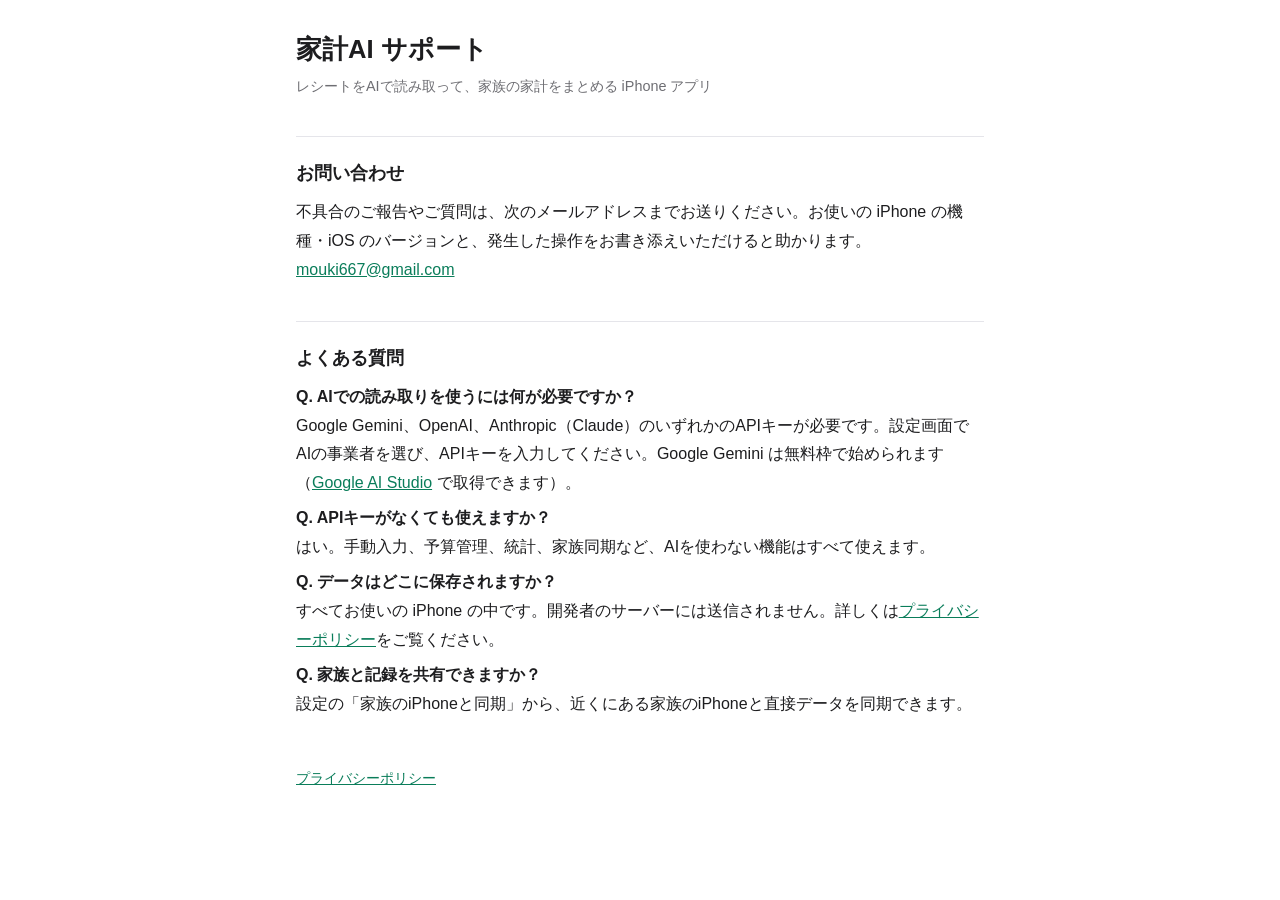
==== index.html @ 3ba8b87e "家計AI のサポートページとプライバシーポリシー 元ファイルは AI-Receipt リポジトリの docs/site にある" ====
<!DOCTYPE html>
<html lang="ja">
<head>
<meta charset="utf-8">
<meta name="viewport" content="width=device-width, initial-scale=1">
<title>家計AI サポート</title>
<link rel="stylesheet" href="style.css">
</head>
<body>
<main>
<h1>家計AI サポート</h1>
<p class="meta">レシートをAIで読み取って、家族の家計をまとめる iPhone アプリ</p>

<h2>お問い合わせ</h2>
<p>不具合のご報告やご質問は、次のメールアドレスまでお送りください。お使いの iPhone の機種・iOS のバージョンと、発生した操作をお書き添えいただけると助かります。<br><a href="mailto:mouki667@gmail.com">mouki667@gmail.com</a></p>

<h2>よくある質問</h2>
<p><strong>Q. AIでの読み取りを使うには何が必要ですか？</strong><br>
Google Gemini、OpenAI、Anthropic（Claude）のいずれかのAPIキーが必要です。設定画面でAIの事業者を選び、APIキーを入力してください。Google Gemini は無料枠で始められます（<a href="https://aistudio.google.com/apikey">Google AI Studio</a> で取得できます）。</p>
<p><strong>Q. APIキーがなくても使えますか？</strong><br>
はい。手動入力、予算管理、統計、家族同期など、AIを使わない機能はすべて使えます。</p>
<p><strong>Q. データはどこに保存されますか？</strong><br>
すべてお使いの iPhone の中です。開発者のサーバーには送信されません。詳しくは<a href="privacy.html">プライバシーポリシー</a>をご覧ください。</p>
<p><strong>Q. 家族と記録を共有できますか？</strong><br>
設定の「家族のiPhoneと同期」から、近くにある家族のiPhoneと直接データを同期できます。</p>

<footer><a href="privacy.html">プライバシーポリシー</a></footer>
</main>
</body>
</html>
---- style.css ----
:root { --fg:#1d1d1f; --muted:#6e6e73; --bg:#fff; --line:#e5e5ea; --accent:#0a7d5a; }
@media (prefers-color-scheme: dark) { :root { --fg:#f5f5f7; --muted:#a1a1a6; --bg:#111; --line:#2c2c2e; --accent:#3ccf9a; } }
* { box-sizing: border-box; }
body { margin:0; background:var(--bg); color:var(--fg); font:16px/1.8 -apple-system, "Hiragino Sans", "Noto Sans JP", sans-serif; }
main { max-width: 720px; margin: 0 auto; padding: 32px 16px 64px; }
h1 { font-size: 1.6rem; line-height:1.4; margin: 0 0 4px; }
h2 { font-size: 1.15rem; margin: 2em 0 .5em; padding-top: 1em; border-top: 1px solid var(--line); }
p, li { margin: .4em 0; }
.meta { color: var(--muted); font-size: .9rem; }
a { color: var(--accent); }
table { width:100%; border-collapse: collapse; font-size:.95rem; }
th, td { text-align:left; vertical-align: top; padding:8px 6px; border-bottom:1px solid var(--line); }
footer { margin-top: 48px; color: var(--muted); font-size: .85rem; }
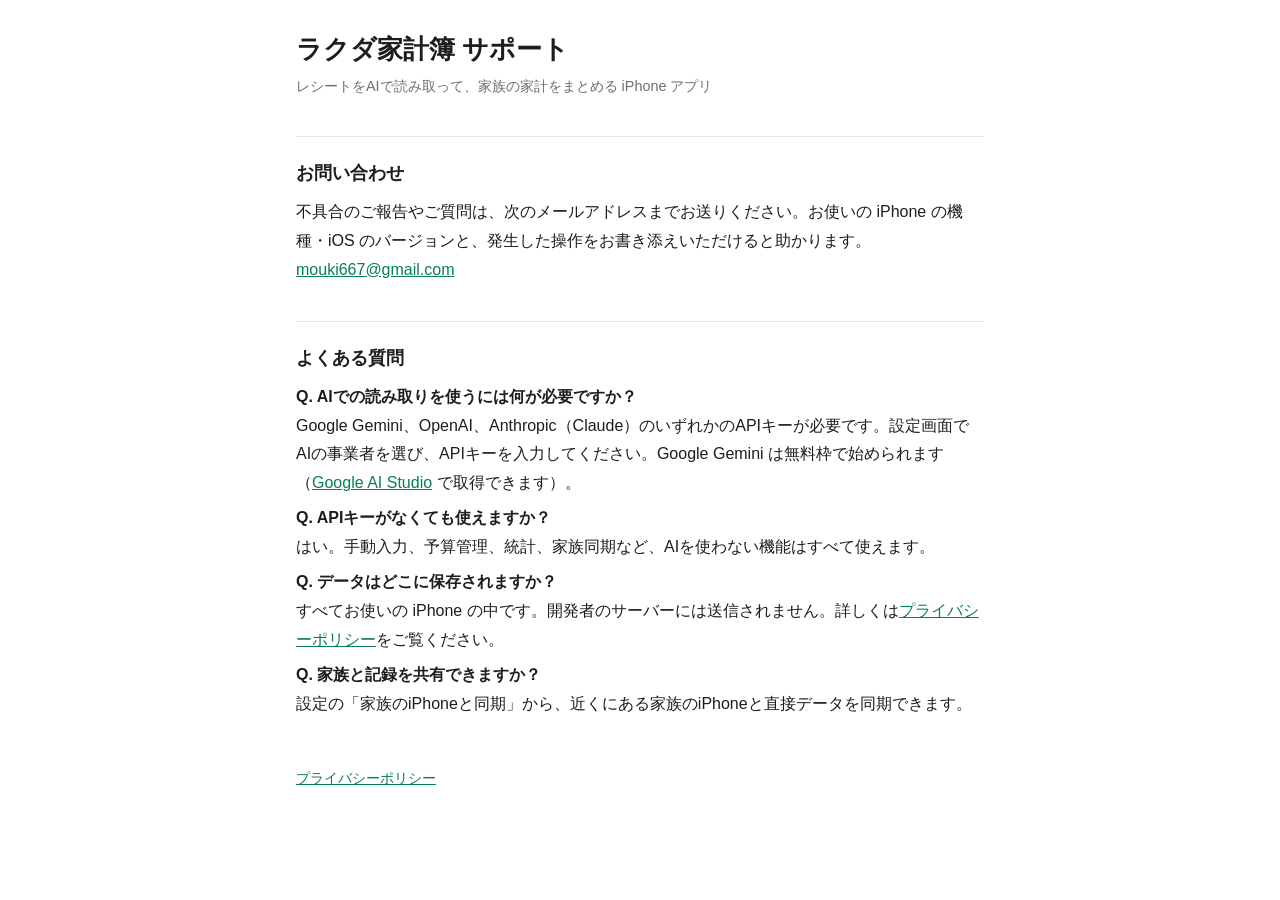
==== commit fbd888e8: "アプリ名を「ラクダ家計簿」に変更 サポートページとプライバシーポリシーのアプリ名を新しい名前に揃える。 URL は App Store Connect に登録するため変えない。  Co-Authore" ====
--- a/index.html
+++ b/index.html
@@ -3,12 +3,12 @@
 <head>
 <meta charset="utf-8">
 <meta name="viewport" content="width=device-width, initial-scale=1">
-<title>家計AI サポート</title>
+<title>ラクダ家計簿 サポート</title>
 <link rel="stylesheet" href="style.css">
 </head>
 <body>
 <main>
-<h1>家計AI サポート</h1>
+<h1>ラクダ家計簿 サポート</h1>
 <p class="meta">レシートをAIで読み取って、家族の家計をまとめる iPhone アプリ</p>
 
 <h2>お問い合わせ</h2>
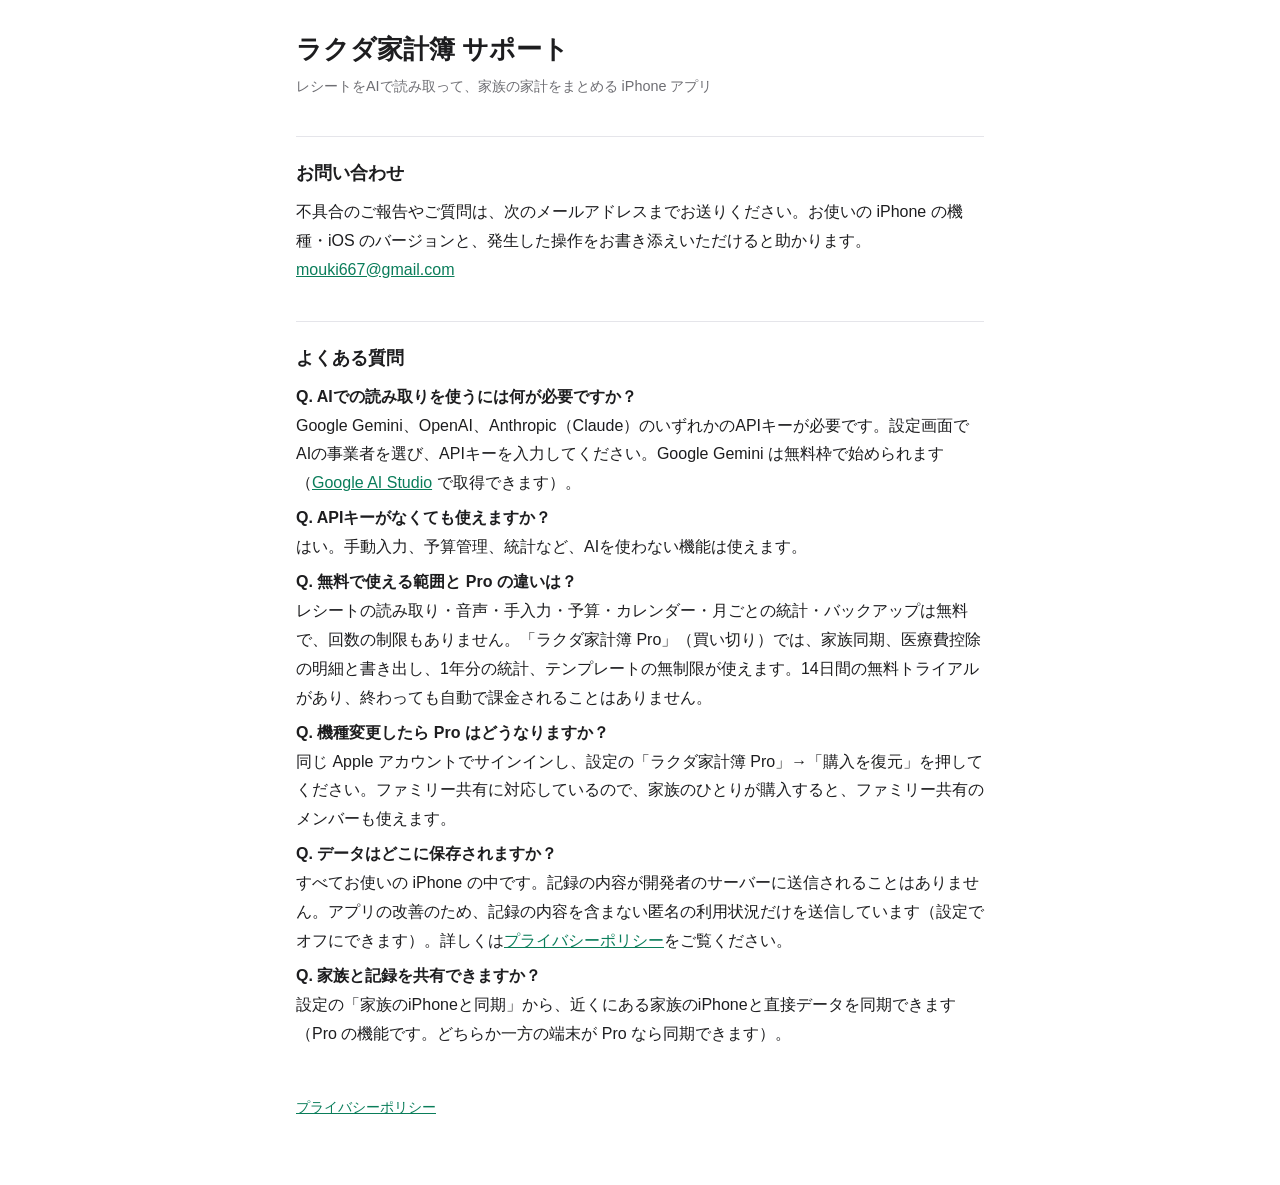
==== commit 513b406c: "Pro（App 内課金）と匿名の利用状況をプライバシーポリシーとサポートに追加 Co-Authored-By: Claude Opus 5.5 <noreply@anthropic.com> Clau" ====
--- a/index.html
+++ b/index.html
@@ -18,11 +18,15 @@
 <p><strong>Q. AIでの読み取りを使うには何が必要ですか？</strong><br>
 Google Gemini、OpenAI、Anthropic（Claude）のいずれかのAPIキーが必要です。設定画面でAIの事業者を選び、APIキーを入力してください。Google Gemini は無料枠で始められます（<a href="https://aistudio.google.com/apikey">Google AI Studio</a> で取得できます）。</p>
 <p><strong>Q. APIキーがなくても使えますか？</strong><br>
-はい。手動入力、予算管理、統計、家族同期など、AIを使わない機能はすべて使えます。</p>
+はい。手動入力、予算管理、統計など、AIを使わない機能は使えます。</p>
+<p><strong>Q. 無料で使える範囲と Pro の違いは？</strong><br>
+レシートの読み取り・音声・手入力・予算・カレンダー・月ごとの統計・バックアップは無料で、回数の制限もありません。「ラクダ家計簿 Pro」（買い切り）では、家族同期、医療費控除の明細と書き出し、1年分の統計、テンプレートの無制限が使えます。14日間の無料トライアルがあり、終わっても自動で課金されることはありません。</p>
+<p><strong>Q. 機種変更したら Pro はどうなりますか？</strong><br>
+同じ Apple アカウントでサインインし、設定の「ラクダ家計簿 Pro」→「購入を復元」を押してください。ファミリー共有に対応しているので、家族のひとりが購入すると、ファミリー共有のメンバーも使えます。</p>
 <p><strong>Q. データはどこに保存されますか？</strong><br>
-すべてお使いの iPhone の中です。開発者のサーバーには送信されません。詳しくは<a href="privacy.html">プライバシーポリシー</a>をご覧ください。</p>
+すべてお使いの iPhone の中です。記録の内容が開発者のサーバーに送信されることはありません。アプリの改善のため、記録の内容を含まない匿名の利用状況だけを送信しています（設定でオフにできます）。詳しくは<a href="privacy.html">プライバシーポリシー</a>をご覧ください。</p>
 <p><strong>Q. 家族と記録を共有できますか？</strong><br>
-設定の「家族のiPhoneと同期」から、近くにある家族のiPhoneと直接データを同期できます。</p>
+設定の「家族のiPhoneと同期」から、近くにある家族のiPhoneと直接データを同期できます（Pro の機能です。どちらか一方の端末が Pro なら同期できます）。</p>
 
 <footer><a href="privacy.html">プライバシーポリシー</a></footer>
 </main>
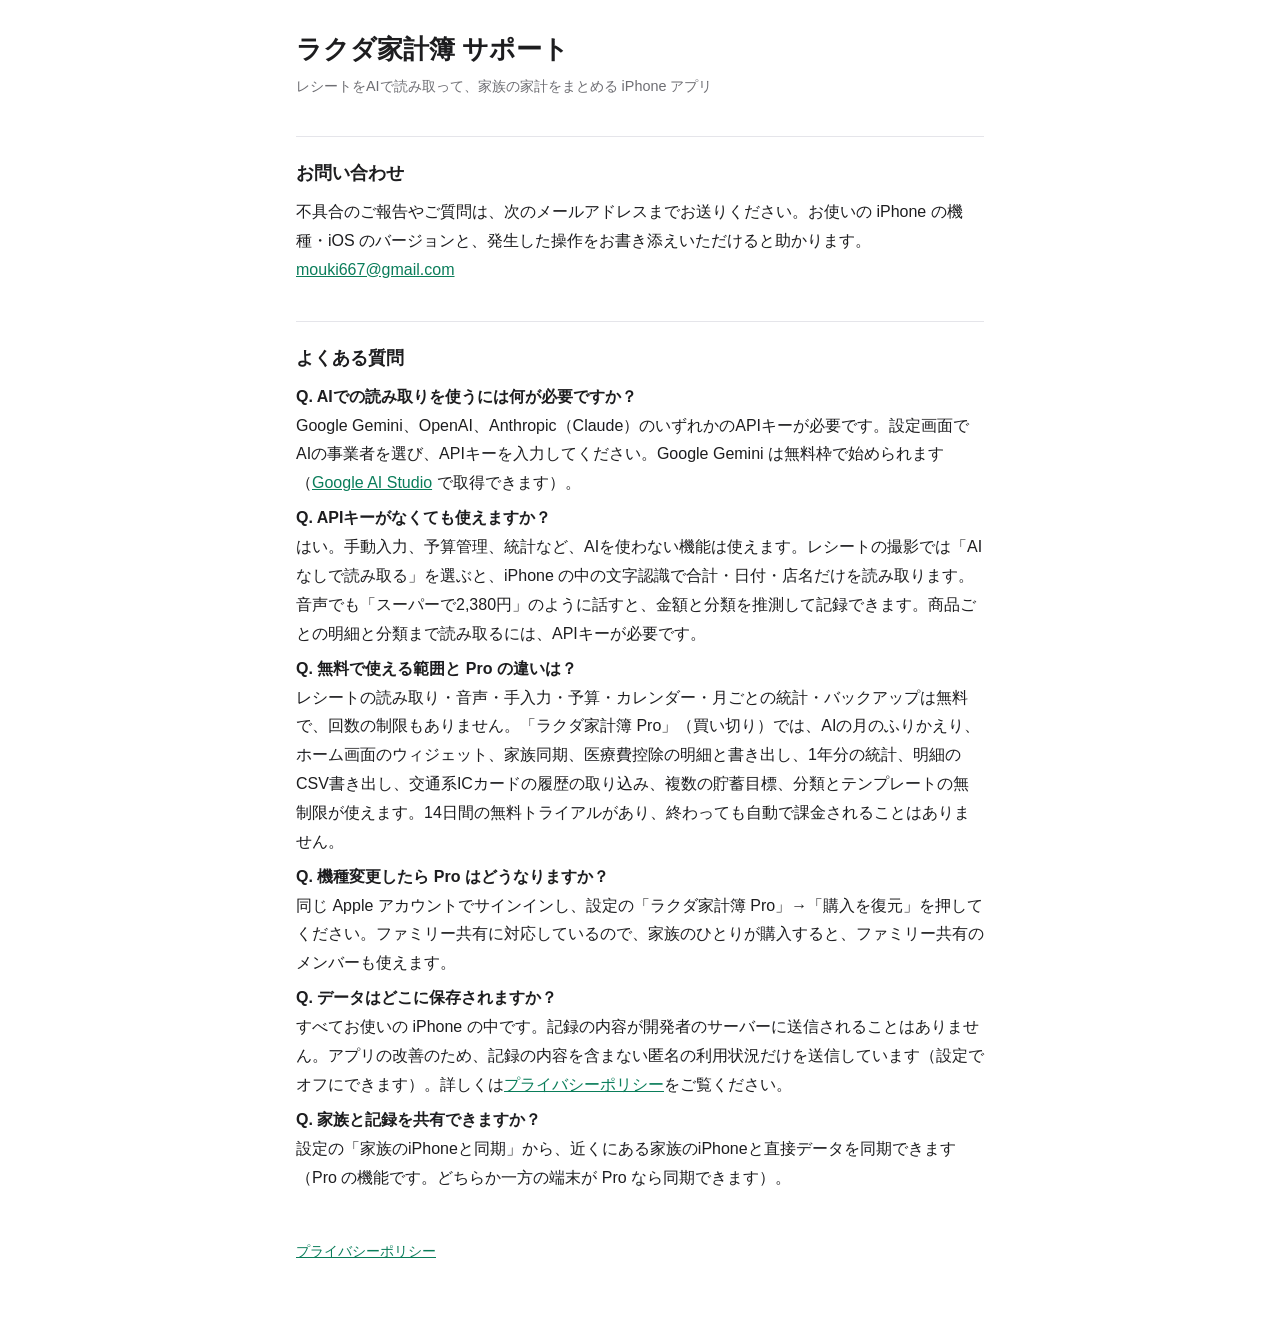
==== commit 05503aa1: "Pro の機能に月のふりかえり・ウィジェットなど、APIキーなしの読み取り、プライバシーポリシーに月のふりかえりを足す" ====
--- a/index.html
+++ b/index.html
@@ -18,9 +18,9 @@
 <p><strong>Q. AIでの読み取りを使うには何が必要ですか？</strong><br>
 Google Gemini、OpenAI、Anthropic（Claude）のいずれかのAPIキーが必要です。設定画面でAIの事業者を選び、APIキーを入力してください。Google Gemini は無料枠で始められます（<a href="https://aistudio.google.com/apikey">Google AI Studio</a> で取得できます）。</p>
 <p><strong>Q. APIキーがなくても使えますか？</strong><br>
-はい。手動入力、予算管理、統計など、AIを使わない機能は使えます。</p>
+はい。手動入力、予算管理、統計など、AIを使わない機能は使えます。レシートの撮影では「AIなしで読み取る」を選ぶと、iPhone の中の文字認識で合計・日付・店名だけを読み取ります。音声でも「スーパーで2,380円」のように話すと、金額と分類を推測して記録できます。商品ごとの明細と分類まで読み取るには、APIキーが必要です。</p>
 <p><strong>Q. 無料で使える範囲と Pro の違いは？</strong><br>
-レシートの読み取り・音声・手入力・予算・カレンダー・月ごとの統計・バックアップは無料で、回数の制限もありません。「ラクダ家計簿 Pro」（買い切り）では、家族同期、医療費控除の明細と書き出し、1年分の統計、テンプレートの無制限が使えます。14日間の無料トライアルがあり、終わっても自動で課金されることはありません。</p>
+レシートの読み取り・音声・手入力・予算・カレンダー・月ごとの統計・バックアップは無料で、回数の制限もありません。「ラクダ家計簿 Pro」（買い切り）では、AIの月のふりかえり、ホーム画面のウィジェット、家族同期、医療費控除の明細と書き出し、1年分の統計、明細のCSV書き出し、交通系ICカードの履歴の取り込み、複数の貯蓄目標、分類とテンプレートの無制限が使えます。14日間の無料トライアルがあり、終わっても自動で課金されることはありません。</p>
 <p><strong>Q. 機種変更したら Pro はどうなりますか？</strong><br>
 同じ Apple アカウントでサインインし、設定の「ラクダ家計簿 Pro」→「購入を復元」を押してください。ファミリー共有に対応しているので、家族のひとりが購入すると、ファミリー共有のメンバーも使えます。</p>
 <p><strong>Q. データはどこに保存されますか？</strong><br>
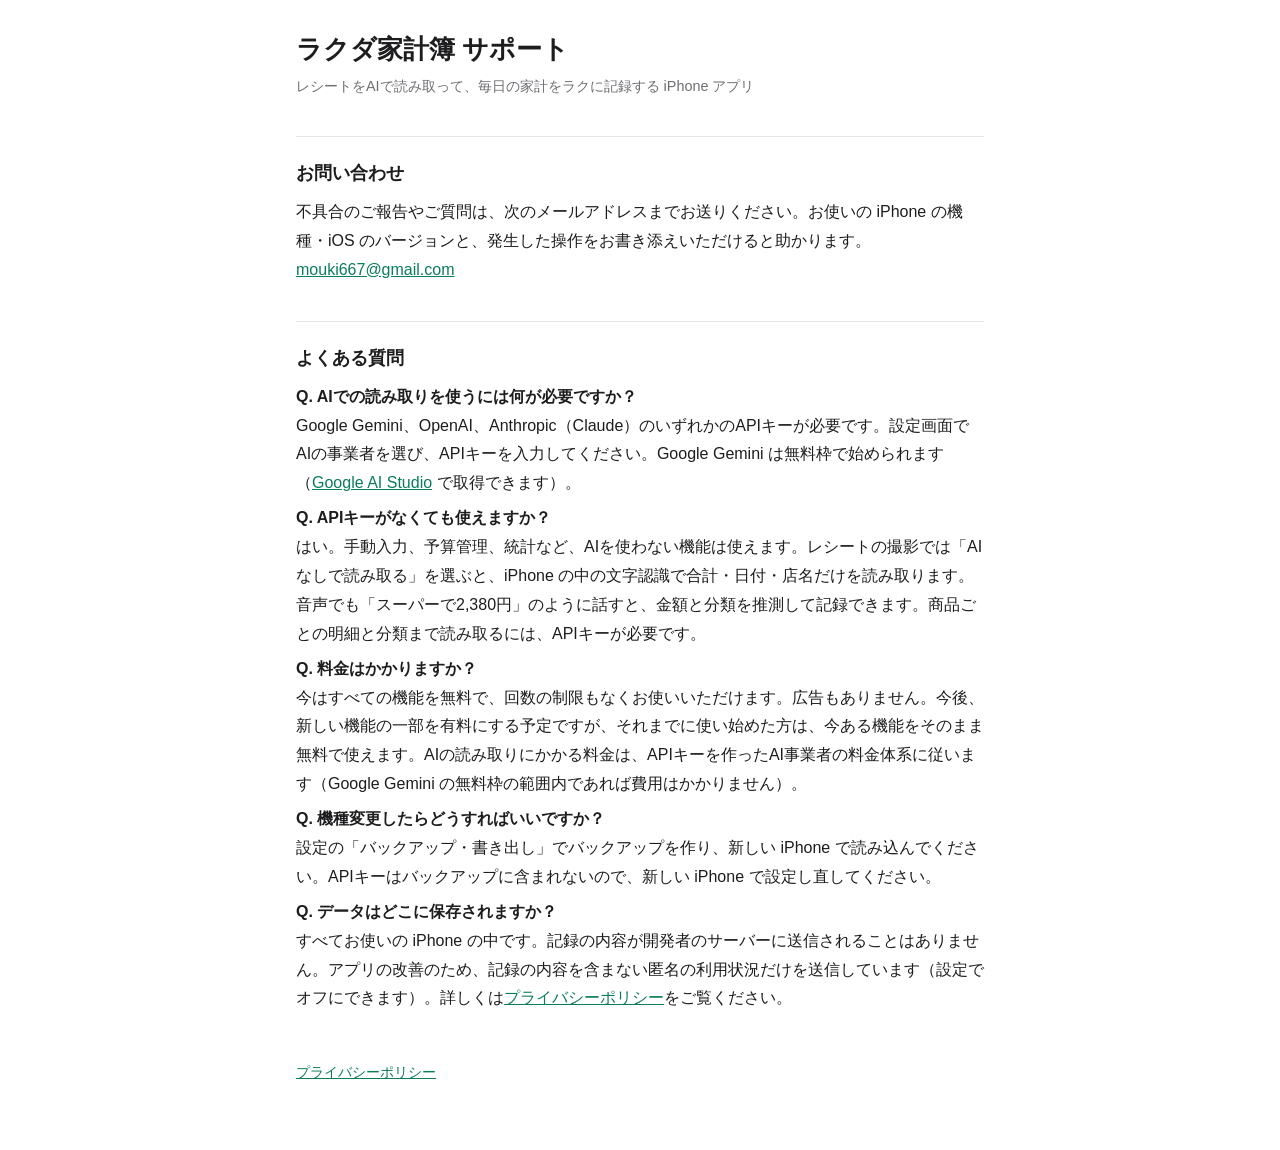
==== commit 280e4d24: "無料版に合わせる：Pro・家族同期の説明を外し、今後の有料化と機種変更の案内を足す。プライバシーポリシーの App 内課金をなしに Co-Authored-By: Claude Opus 5.5 <n" ====
--- a/index.html
+++ b/index.html
@@ -9,7 +9,7 @@
 <body>
 <main>
 <h1>ラクダ家計簿 サポート</h1>
-<p class="meta">レシートをAIで読み取って、家族の家計をまとめる iPhone アプリ</p>
+<p class="meta">レシートをAIで読み取って、毎日の家計をラクに記録する iPhone アプリ</p>
 
 <h2>お問い合わせ</h2>
 <p>不具合のご報告やご質問は、次のメールアドレスまでお送りください。お使いの iPhone の機種・iOS のバージョンと、発生した操作をお書き添えいただけると助かります。<br><a href="mailto:mouki667@gmail.com">mouki667@gmail.com</a></p>
@@ -19,14 +19,12 @@
 Google Gemini、OpenAI、Anthropic（Claude）のいずれかのAPIキーが必要です。設定画面でAIの事業者を選び、APIキーを入力してください。Google Gemini は無料枠で始められます（<a href="https://aistudio.google.com/apikey">Google AI Studio</a> で取得できます）。</p>
 <p><strong>Q. APIキーがなくても使えますか？</strong><br>
 はい。手動入力、予算管理、統計など、AIを使わない機能は使えます。レシートの撮影では「AIなしで読み取る」を選ぶと、iPhone の中の文字認識で合計・日付・店名だけを読み取ります。音声でも「スーパーで2,380円」のように話すと、金額と分類を推測して記録できます。商品ごとの明細と分類まで読み取るには、APIキーが必要です。</p>
-<p><strong>Q. 無料で使える範囲と Pro の違いは？</strong><br>
-レシートの読み取り・音声・手入力・予算・カレンダー・月ごとの統計・バックアップは無料で、回数の制限もありません。「ラクダ家計簿 Pro」（買い切り）では、AIの月のふりかえり、ホーム画面のウィジェット、家族同期、医療費控除の明細と書き出し、1年分の統計、明細のCSV書き出し、交通系ICカードの履歴の取り込み、複数の貯蓄目標、分類とテンプレートの無制限が使えます。14日間の無料トライアルがあり、終わっても自動で課金されることはありません。</p>
-<p><strong>Q. 機種変更したら Pro はどうなりますか？</strong><br>
-同じ Apple アカウントでサインインし、設定の「ラクダ家計簿 Pro」→「購入を復元」を押してください。ファミリー共有に対応しているので、家族のひとりが購入すると、ファミリー共有のメンバーも使えます。</p>
+<p><strong>Q. 料金はかかりますか？</strong><br>
+今はすべての機能を無料で、回数の制限もなくお使いいただけます。広告もありません。今後、新しい機能の一部を有料にする予定ですが、それまでに使い始めた方は、今ある機能をそのまま無料で使えます。AIの読み取りにかかる料金は、APIキーを作ったAI事業者の料金体系に従います（Google Gemini の無料枠の範囲内であれば費用はかかりません）。</p>
+<p><strong>Q. 機種変更したらどうすればいいですか？</strong><br>
+設定の「バックアップ・書き出し」でバックアップを作り、新しい iPhone で読み込んでください。APIキーはバックアップに含まれないので、新しい iPhone で設定し直してください。</p>
 <p><strong>Q. データはどこに保存されますか？</strong><br>
 すべてお使いの iPhone の中です。記録の内容が開発者のサーバーに送信されることはありません。アプリの改善のため、記録の内容を含まない匿名の利用状況だけを送信しています（設定でオフにできます）。詳しくは<a href="privacy.html">プライバシーポリシー</a>をご覧ください。</p>
-<p><strong>Q. 家族と記録を共有できますか？</strong><br>
-設定の「家族のiPhoneと同期」から、近くにある家族のiPhoneと直接データを同期できます（Pro の機能です。どちらか一方の端末が Pro なら同期できます）。</p>
 
 <footer><a href="privacy.html">プライバシーポリシー</a></footer>
 </main>
